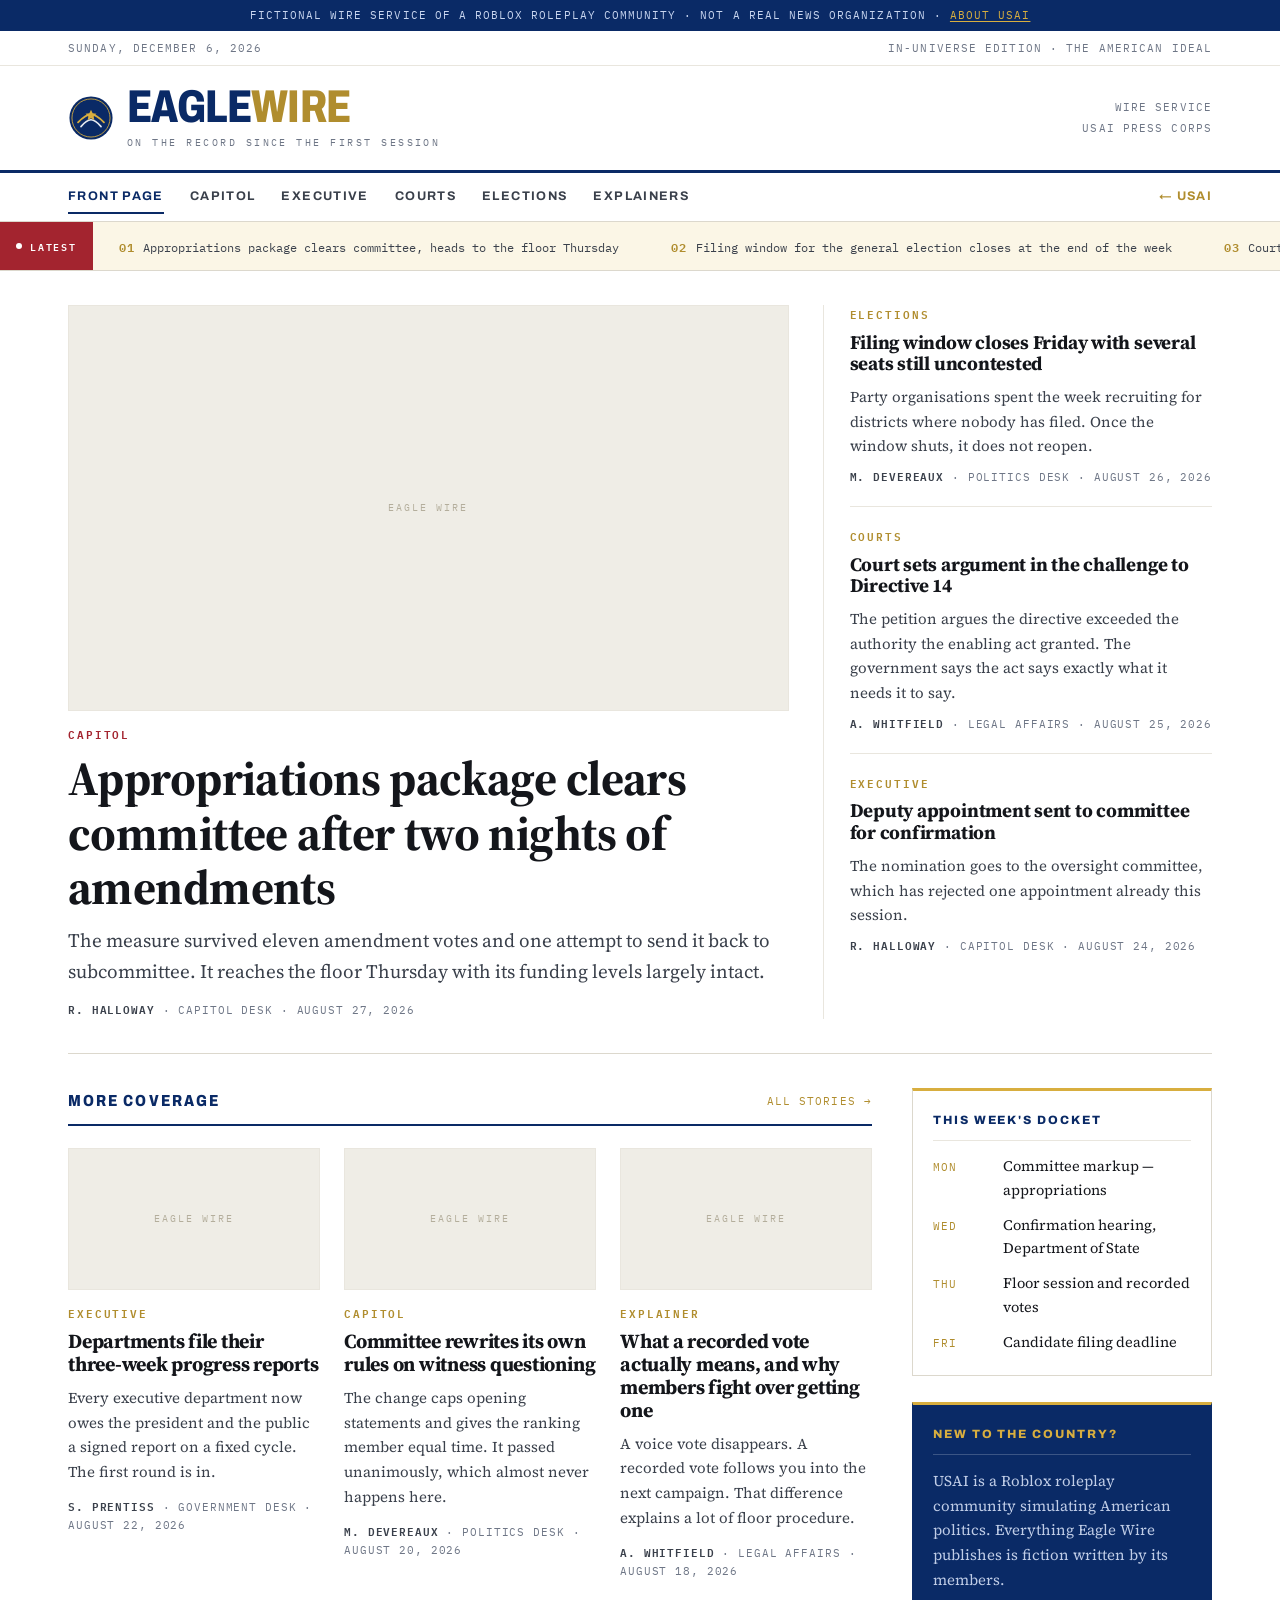
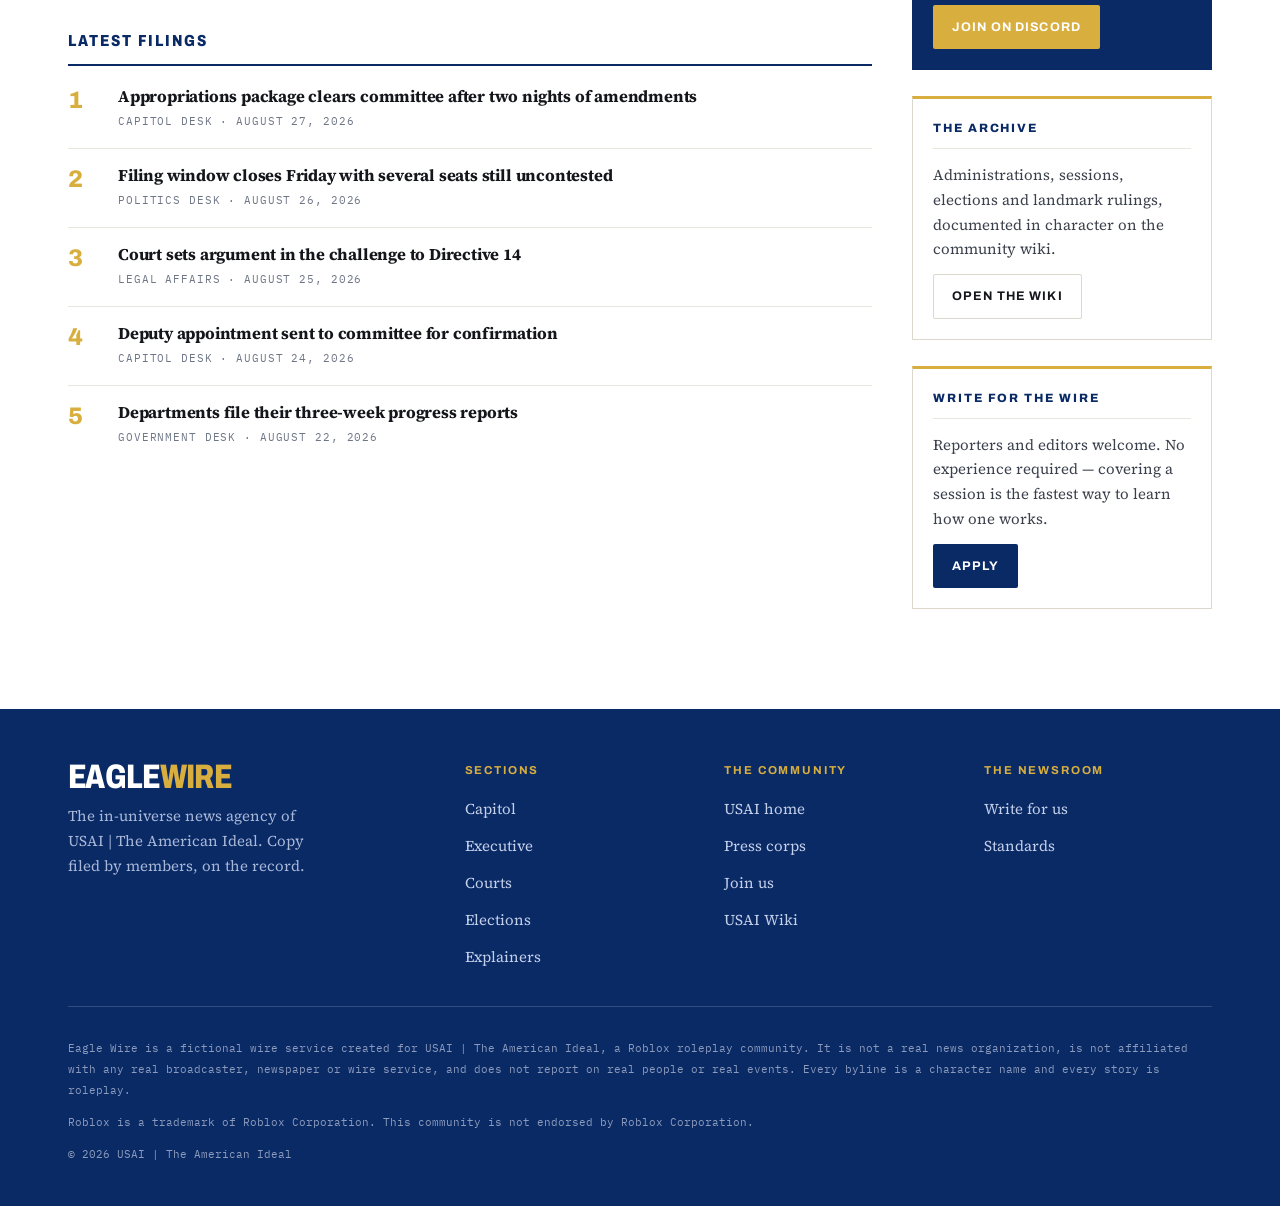
==== wire/index.html @ fcc7422c "Add files via upload" ====
<!DOCTYPE html>
<html lang="en">
<head>
<meta charset="utf-8">
<meta name="viewport" content="width=device-width, initial-scale=1">
<title>Eagle Wire — the wire service of The American Ideal</title>
<meta name="description" content="Eagle Wire is the fictional in-universe news agency of USAI | The American Ideal, a Roblox political roleplay community.">
<meta name="theme-color" content="#0A2A66">
<meta property="og:type" content="website">
<meta property="og:title" content="Eagle Wire — the wire service of The American Ideal">
<meta property="og:description" content="Eagle Wire is the fictional in-universe news agency of USAI | The American Ideal, a Roblox political roleplay community.">
<meta property="og:site_name" content="Eagle Wire">
<link rel="icon" href="../assets/wire-mark.svg" type="image/svg+xml">
<link rel="preconnect" href="https://fonts.googleapis.com">
<link rel="preconnect" href="https://fonts.gstatic.com" crossorigin>
<link href="https://fonts.googleapis.com/css2?family=Archivo:wdth,wght@62..125,400..800&family=IBM+Plex+Mono:wght@400;500;600&family=Source+Serif+4:opsz,wght@8..60,400..700&display=swap" rel="stylesheet">
<link rel="stylesheet" href="wire.css">
</head>
<body>
<a class="skip" href="#ew-main">Skip to content</a>

<div class="ew-strip">Fictional wire service of a Roblox roleplay community &middot; Not a real news organization &middot; <a href="../index.html">About USAI</a></div>

<div class="ew-utility">
  <div class="wrap">
    <span id="ew-today">&nbsp;</span>
    <span class="hide-sm">In-universe edition &middot; The American Ideal</span>
  </div>
</div>

<header class="ew-mast">
  <div class="wrap">
    <a class="ew-logo" href="index.html">
      <img src="../assets/wire-mark.svg" alt="" width="46" height="46">
      <span>
        <span class="ew-wordmark">Eagle<em>Wire</em></span>
        <span class="ew-tagline">On the record since the first session</span>
      </span>
    </a>
    <div class="ew-mast-meta">Wire service<br>USAI press corps</div>
  </div>
</header>

<nav class="ew-nav" aria-label="Sections">
  <div class="wrap">
    <a href="index.html" class="on">Front page</a>
    <a href="section.html?name=Capitol">Capitol</a>
    <a href="section.html?name=Executive">Executive</a>
    <a href="section.html?name=Courts">Courts</a>
    <a href="section.html?name=Elections">Elections</a>
    <a href="section.html?name=Explainers">Explainers</a>
    <a class="back" href="../index.html">&larr; USAI</a>
  </div>
</nav>

<div class="ew-breaking" aria-label="Latest headlines">
  <div class="ew-breaking-tag"><span class="dot" aria-hidden="true"></span>Latest</div>
  <div class="ew-breaking-track"><div class="ew-breaking-run" id="ew-breaking"></div></div>
</div>

<main id="ew-main" class="ew-main">

  <div class="wrap">
    <div class="ew-lead" id="ew-lead"></div>

    <div class="ew-cols">
      <div>
        <div class="ew-secthead"><h2>More coverage</h2>
          <a class="more" href="section.html">All stories &rarr;</a></div>
        <div class="ew-storygrid" id="ew-grid"></div>

        <div class="ew-secthead" style="margin-top:48px"><h2>Latest filings</h2></div>
        <div class="ew-list" id="ew-latest"></div>
      </div>

      <aside class="ew-side">
        <div class="ew-box">
          <h3 class="ew-box-title">This week's docket</h3>
          <div class="ew-docket" id="ew-docket"></div>
        </div>
        <div class="ew-box navy">
          <h3 class="ew-box-title">New to the country?</h3>
          <p>USAI is a Roblox roleplay community simulating American politics. Everything Eagle Wire publishes is fiction written by its members.</p>
          <a class="ew-btn ew-btn-gold" href="https://discord.gg/YOUR-INVITE" rel="noopener">Join on Discord</a>
        </div>
        <div class="ew-box">
          <h3 class="ew-box-title">The archive</h3>
          <p>Administrations, sessions, elections and landmark rulings, documented in character on the community wiki.</p>
          <a class="ew-btn ew-btn-ghost" href="https://usai.miraheze.org/wiki/Main_Page" target="_blank" rel="noopener">Open the wiki</a>
        </div>
        <div class="ew-box">
          <h3 class="ew-box-title">Write for the Wire</h3>
          <p>Reporters and editors welcome. No experience required &mdash; covering a session is the fastest way to learn how one works.</p>
          <a class="ew-btn ew-btn-navy" href="https://discord.gg/YOUR-INVITE" rel="noopener">Apply</a>
        </div>
      </aside>

    </div>
  </div>

</main>

<footer class="ew-foot">
  <div class="wrap">
    <div class="ew-foot-grid">
      <div>
        <div class="ew-wordmark">Eagle<em>Wire</em></div>
        <p style="font-size:15px;color:#A9B8D8;max-width:32ch;margin:12px 0 0">The in-universe news agency of USAI | The American Ideal. Copy filed by members, on the record.</p>
      </div>
      <div>
        <h4>Sections</h4>
        <ul>
          <li><a href="section.html?name=Capitol">Capitol</a></li>
          <li><a href="section.html?name=Executive">Executive</a></li>
          <li><a href="section.html?name=Courts">Courts</a></li>
          <li><a href="section.html?name=Elections">Elections</a></li>
          <li><a href="section.html?name=Explainers">Explainers</a></li>
        </ul>
      </div>
      <div>
        <h4>The community</h4>
        <ul>
          <li><a href="../index.html">USAI home</a></li>
          <li><a href="../press.html">Press corps</a></li>
          <li><a href="../join.html">Join us</a></li>
          <li><a href="https://usai.miraheze.org/wiki/Main_Page" target="_blank" rel="noopener">USAI Wiki</a></li>
        </ul>
      </div>
      <div>
        <h4>The newsroom</h4>
        <ul>
          <li><a href="https://discord.gg/YOUR-INVITE" rel="noopener">Write for us</a></li>
          <li><a href="../join.html#conduct">Standards</a></li>
        </ul>
      </div>
    </div>
    <div class="ew-foot-note">
      <p>Eagle Wire is a fictional wire service created for USAI | The American Ideal, a Roblox roleplay community. It is not a real news organization, is not affiliated with any real broadcaster, newspaper or wire service, and does not report on real people or real events. Every byline is a character name and every story is roleplay.</p>
      <p>Roblox is a trademark of Roblox Corporation. This community is not endorsed by Roblox Corporation.</p>
      <p>&copy; <span data-year>2026</span> USAI | The American Ideal</p>
    </div>
  </div>
</footer>

<script src="wire.js" defer></script>
</body>
</html>
---- wire/wire.css ----
/* ==========================================================================
   EAGLE WIRE — newsroom stylesheet
   White paper, gold rules, federal blue furniture.
   ========================================================================== */

:root {
  --white:   #FFFFFF;
  --paper:   #F7F6F2;
  --paper-2: #EFEDE6;
  --rule:    #DCD8CD;
  --hair:    #E9E6DE;

  --navy:      #0A2A66;
  --blue:      #0F3D91;
  --blue-lift: #1D57C4;
  --gold:      #B08D2E;
  --gold-lift: #D8AE3F;
  --gold-wash: #FBF6E6;
  --red:       #A3242F;

  --ink:   #14161B;
  --ink-2: #3A404B;
  --ink-3: #6E7686;

  --display: "Archivo", "Helvetica Neue", Arial, sans-serif;
  --serif:   "Source Serif 4", Georgia, "Times New Roman", serif;
  --mono:    "IBM Plex Mono", ui-monospace, Consolas, monospace;

  --wrap: 1240px;
  --gut: clamp(18px, 4vw, 48px);
}

*, *::before, *::after { box-sizing: border-box; }
html { -webkit-text-size-adjust: 100%; scroll-behavior: smooth; }

body {
  margin: 0;
  background: var(--white);
  color: var(--ink);
  font-family: var(--serif);
  font-size: 17px;
  line-height: 1.65;
  -webkit-font-smoothing: antialiased;
}
img, svg { max-width: 100%; display: block; }
a { color: inherit; text-decoration: none; }
:focus-visible { outline: 2px solid var(--blue); outline-offset: 3px; }

.skip { position: absolute; left: -9999px; background: var(--navy); color: #fff; padding: 10px 16px; z-index: 300; font-family: var(--mono); font-size: 13px; }
.skip:focus { left: 12px; top: 12px; }

.wrap { width: 100%; max-width: var(--wrap); margin-inline: auto; padding-inline: var(--gut); }

/* ---------- Masthead ------------------------------------------------------ */

.ew-strip {
  background: var(--navy); color: #C9D6F0;
  font-family: var(--mono); font-size: 10.5px; letter-spacing: .1em; text-transform: uppercase;
  text-align: center; padding: 7px 16px;
}
.ew-strip a { color: var(--gold-lift); text-decoration: underline; text-underline-offset: 2px; }

.ew-utility {
  border-bottom: 1px solid var(--hair);
  font-family: var(--mono); font-size: 11px; letter-spacing: .1em; text-transform: uppercase; color: var(--ink-3);
}
.ew-utility .wrap { display: flex; align-items: center; justify-content: space-between; gap: 16px; height: 34px; }
.ew-utility a { color: var(--ink-3); }
.ew-utility a:hover { color: var(--navy); }

.ew-mast { border-bottom: 3px solid var(--navy); }
.ew-mast .wrap { display: flex; align-items: center; gap: 16px; padding-block: 20px; }
.ew-logo { display: flex; align-items: center; gap: 13px; margin-right: auto; }
.ew-logo img { width: 46px; height: 46px; }
.ew-wordmark {
  display: block;
  font-family: var(--display); font-variation-settings: "wdth" 76;
  font-weight: 800; font-size: clamp(30px, 4.4vw, 46px);
  text-transform: uppercase; letter-spacing: -.02em; line-height: .92; color: var(--navy);
}
.ew-wordmark em { font-style: normal; color: var(--gold); }
.ew-tagline { display: block; font-family: var(--mono); font-size: 9.5px; letter-spacing: .26em; text-transform: uppercase; color: var(--ink-3); margin-top: 6px; }
.ew-mast-meta { font-family: var(--mono); font-size: 11px; letter-spacing: .1em; text-transform: uppercase; color: var(--ink-3); text-align: right; line-height: 1.9; }

.ew-nav { border-bottom: 1px solid var(--rule); background: #fff; position: sticky; top: 0; z-index: 90; }
.ew-nav .wrap { display: flex; align-items: center; gap: 26px; height: 48px; overflow-x: auto; scrollbar-width: none; }
.ew-nav .wrap::-webkit-scrollbar { display: none; }
.ew-nav a {
  font-family: var(--display); font-size: 12.5px; font-weight: 700;
  text-transform: uppercase; letter-spacing: .11em; color: var(--ink-2);
  white-space: nowrap; padding: 5px 0; border-bottom: 2px solid transparent;
}
.ew-nav a:hover { color: var(--navy); border-bottom-color: var(--gold-lift); }
.ew-nav a.on { color: var(--navy); border-bottom-color: var(--navy); }
.ew-nav .back { margin-left: auto; color: var(--gold); }

/* ---------- Breaking bar -------------------------------------------------- */

.ew-breaking { display: flex; background: var(--gold-wash); border-bottom: 1px solid var(--rule); }
.ew-breaking-tag {
  flex: none; background: var(--red); color: #fff;
  font-family: var(--mono); font-size: 10px; font-weight: 600; letter-spacing: .18em; text-transform: uppercase;
  display: flex; align-items: center; gap: 8px; padding: 0 16px;
}
.ew-breaking-tag .dot { width: 6px; height: 6px; border-radius: 50%; background: #fff; animation: ewpulse 2.2s ease-in-out infinite; }
@keyframes ewpulse { 0%,100% { opacity: 1 } 50% { opacity: .25 } }
.ew-breaking-track { flex: 1; overflow: hidden; padding: 10px 0; }
.ew-breaking-run { display: inline-flex; white-space: nowrap; animation: ewslide 48s linear infinite; }
.ew-breaking:hover .ew-breaking-run { animation-play-state: paused; }
@keyframes ewslide { from { transform: translateX(0) } to { transform: translateX(-50%) } }
.ew-breaking-item { font-family: var(--mono); font-size: 12px; color: var(--ink-2); padding: 0 26px; }
.ew-breaking-item b { color: var(--gold); font-weight: 600; margin-right: 8px; letter-spacing: .1em; }

/* ---------- Shared article furniture -------------------------------------- */

.ew-kicker {
  font-family: var(--mono); font-size: 10.5px; font-weight: 600;
  letter-spacing: .18em; text-transform: uppercase; color: var(--gold);
  margin-bottom: 9px; display: block;
}
.ew-kicker.blue { color: var(--blue); }
.ew-kicker.red { color: var(--red); }

.ew-hed { font-family: var(--serif); font-weight: 700; line-height: 1.14; letter-spacing: -.012em; color: var(--ink); margin: 0 0 10px; }
a:hover .ew-hed { color: var(--blue); }
.ew-dek { color: var(--ink-2); margin: 0 0 12px; }
.ew-byline { font-family: var(--mono); font-size: 11px; letter-spacing: .08em; text-transform: uppercase; color: var(--ink-3); }
.ew-byline b { color: var(--ink-2); font-weight: 600; }

.ew-thumb {
  aspect-ratio: 16 / 9; background: var(--paper-2); border: 1px solid var(--hair);
  display: flex; align-items: center; justify-content: center;
  font-family: var(--mono); font-size: 10px; letter-spacing: .2em; text-transform: uppercase; color: #B4AE9C;
  margin-bottom: 14px; overflow: hidden;
}
.ew-thumb img { width: 100%; height: 100%; object-fit: cover; }

/* ---------- Section headers ----------------------------------------------- */

.ew-secthead { display: flex; align-items: center; gap: 14px; margin: 0 0 22px; padding-bottom: 10px; border-bottom: 2px solid var(--navy); }
.ew-secthead h2 {
  font-family: var(--display); font-variation-settings: "wdth" 82;
  font-size: 16px; font-weight: 800; text-transform: uppercase; letter-spacing: .13em;
  color: var(--navy); margin: 0;
}
.ew-secthead .more { margin-left: auto; font-family: var(--mono); font-size: 11px; letter-spacing: .1em; text-transform: uppercase; color: var(--gold); }
.ew-secthead .more:hover { color: var(--navy); }

/* ---------- Front page layout --------------------------------------------- */

.ew-main { padding-block: 34px 60px; }

.ew-lead { display: grid; grid-template-columns: 1.85fr 1fr; gap: 34px; padding-bottom: 34px; border-bottom: 1px solid var(--rule); margin-bottom: 34px; }
.ew-lead-main .ew-thumb { aspect-ratio: 16 / 9; }
.ew-lead-main .ew-hed { font-size: clamp(30px, 3.9vw, 48px); }
.ew-lead-main .ew-dek { font-size: 19px; }

.ew-lead-side { display: grid; gap: 20px; align-content: start; border-left: 1px solid var(--hair); padding-left: 26px; }
.ew-lead-side > * + * { border-top: 1px solid var(--hair); padding-top: 20px; }
.ew-lead-side .ew-hed { font-size: 19px; }
.ew-lead-side .ew-dek { font-size: 15px; margin-bottom: 8px; }

.ew-cols { display: grid; grid-template-columns: 1fr 300px; gap: 40px; align-items: start; }

.ew-storygrid { display: grid; grid-template-columns: repeat(3, 1fr); gap: 26px 24px; }
.ew-storygrid .ew-hed { font-size: 20px; }
.ew-storygrid .ew-dek { font-size: 15px; }

.ew-list { display: grid; gap: 18px; }
.ew-list-item { display: grid; grid-template-columns: 34px 1fr; gap: 16px; align-items: start; padding-bottom: 18px; border-bottom: 1px solid var(--hair); }
.ew-list-item:last-child { border-bottom: 0; padding-bottom: 0; }
.ew-rank { font-family: var(--display); font-size: 24px; font-weight: 800; color: var(--gold-lift); line-height: 1; }
.ew-list-item .ew-hed { font-size: 16.5px; margin-bottom: 5px; }

/* ---------- Sidebar ------------------------------------------------------- */

.ew-side { display: grid; gap: 26px; position: sticky; top: 66px; }
.ew-box { border: 1px solid var(--rule); border-top: 3px solid var(--gold-lift); background: #fff; padding: 20px; }
.ew-box.navy { background: var(--navy); border-color: var(--navy); border-top-color: var(--gold-lift); color: #D5DFF3; }
.ew-box.navy .ew-box-title { color: var(--gold-lift); border-bottom-color: rgba(255,255,255,.2); }
.ew-box.navy a { color: #fff; }
.ew-box-title {
  font-family: var(--display); font-size: 12px; font-weight: 800;
  text-transform: uppercase; letter-spacing: .16em; color: var(--navy);
  margin: 0 0 14px; padding-bottom: 9px; border-bottom: 1px solid var(--hair);
}
.ew-box p { font-size: 15px; color: var(--ink-2); margin: 0 0 12px; }
.ew-box.navy p { color: #C0CDE7; }
.ew-docket { display: grid; gap: 11px; }
.ew-docket-row { display: grid; grid-template-columns: 58px 1fr; gap: 12px; font-size: 14.5px; align-items: baseline; }
.ew-docket-row time { font-family: var(--mono); font-size: 10.5px; letter-spacing: .08em; text-transform: uppercase; color: var(--gold); }
.ew-box.navy .ew-docket-row time { color: var(--gold-lift); }

.ew-btn {
  display: inline-flex; align-items: center; gap: 8px;
  padding: 11px 18px; border-radius: 2px; border: 1.5px solid transparent;
  font-family: var(--display); font-size: 12.5px; font-weight: 700; text-transform: uppercase; letter-spacing: .09em;
  transition: background-color .18s, color .18s, border-color .18s;
}
.ew-btn-gold { background: var(--gold-lift); color: #241B03; }
.ew-btn-gold:hover { background: var(--gold); color: #fff; }
.ew-btn-navy { background: var(--navy); color: #fff; }
.ew-btn-navy:hover { background: var(--blue); }
.ew-btn-ghost { border-color: var(--rule); color: var(--ink); }
.ew-btn-ghost:hover { border-color: var(--navy); color: var(--navy); }

/* ---------- Article page -------------------------------------------------- */

.ew-article { max-width: 720px; margin-inline: auto; padding-block: 40px 60px; }
.ew-crumbs { font-family: var(--mono); font-size: 11px; letter-spacing: .08em; text-transform: uppercase; color: var(--ink-3); margin-bottom: 20px; }
.ew-crumbs a { color: var(--gold); }
.ew-article h1 { font-family: var(--serif); font-size: clamp(31px, 4.4vw, 46px); font-weight: 700; line-height: 1.12; letter-spacing: -.015em; margin: 0 0 16px; }
.ew-article .ew-dek { font-size: 20px; margin-bottom: 22px; }
.ew-artmeta { display: flex; flex-wrap: wrap; gap: 8px 20px; align-items: center; padding: 14px 0; border-block: 1px solid var(--hair); margin-bottom: 26px; }
.ew-figure { margin: 0 0 26px; }
.ew-figure .ew-thumb { aspect-ratio: 3 / 2; margin-bottom: 8px; }
.ew-figcap { font-family: var(--mono); font-size: 11px; letter-spacing: .05em; color: var(--ink-3); line-height: 1.6; }
.ew-body { font-size: 18.5px; line-height: 1.78; }
.ew-body p { margin: 0 0 22px; }
.ew-body > p:first-of-type::first-letter {
  float: left; font-size: 62px; line-height: .84; font-weight: 700;
  color: var(--navy); margin: 5px 10px 0 0;
}
.ew-body h2 { font-family: var(--display); font-size: 20px; font-weight: 800; text-transform: uppercase; letter-spacing: .06em; color: var(--navy); margin: 34px 0 14px; }
.ew-body blockquote {
  margin: 28px 0; padding: 4px 0 4px 24px; border-left: 3px solid var(--gold-lift);
  font-size: 21px; line-height: 1.5; color: var(--ink-2); font-style: italic;
}
.ew-body ul { padding-left: 20px; margin: 0 0 22px; }
.ew-body li { margin-bottom: 8px; }

.ew-endnote { margin-top: 34px; padding: 18px 20px; background: var(--gold-wash); border: 1px solid #E6D6A4; font-size: 14.5px; color: #5E4A11; }
.ew-endnote strong { font-weight: 600; }

/* ---------- Footer -------------------------------------------------------- */

.ew-foot { background: var(--navy); color: #C4D0E9; padding: 52px 0 30px; margin-top: 40px; }
.ew-foot-grid { display: grid; grid-template-columns: 1.6fr 1fr 1fr 1fr; gap: 32px; margin-bottom: 36px; }
.ew-foot .ew-wordmark { color: #fff; font-size: 34px; }
.ew-foot .ew-wordmark em { color: var(--gold-lift); }
.ew-foot h4 { font-family: var(--display); font-size: 11.5px; font-weight: 700; text-transform: uppercase; letter-spacing: .16em; color: var(--gold-lift); margin: 0 0 14px; }
.ew-foot ul { list-style: none; margin: 0; padding: 0; display: grid; gap: 9px; }
.ew-foot a { color: #C4D0E9; font-size: 15px; }
.ew-foot a:hover { color: #fff; }
.ew-foot-note { border-top: 1px solid rgba(255,255,255,.16); padding-top: 20px; font-family: var(--mono); font-size: 11px; line-height: 1.9; color: #8C9BBC; }

/* ---------- States -------------------------------------------------------- */

.ew-empty { padding: 46px 20px; text-align: center; border: 1px dashed var(--rule); color: var(--ink-3); }
.ew-empty h3 { font-family: var(--display); font-size: 17px; text-transform: uppercase; letter-spacing: .1em; color: var(--navy); margin: 0 0 8px; }
.ew-empty p { margin: 0 0 16px; font-size: 15px; }

/* ---------- Responsive ---------------------------------------------------- */

@media (max-width: 1040px) {
  .ew-cols { grid-template-columns: 1fr; }
  .ew-side { position: static; grid-template-columns: repeat(2, 1fr); }
}
@media (max-width: 860px) {
  .ew-lead { grid-template-columns: 1fr; }
  .ew-lead-side { border-left: 0; padding-left: 0; border-top: 1px solid var(--rule); padding-top: 24px; }
  .ew-storygrid { grid-template-columns: repeat(2, 1fr); }
  .ew-foot-grid { grid-template-columns: 1fr 1fr; }
  .ew-mast-meta { display: none; }
}
@media (max-width: 600px) {
  .ew-storygrid, .ew-side, .ew-foot-grid { grid-template-columns: 1fr; }
  .ew-utility .wrap span.hide-sm { display: none; }
  .ew-body > p:first-of-type::first-letter { font-size: 50px; }
}
@media (prefers-reduced-motion: reduce) {
  html { scroll-behavior: auto; }
  *, *::before, *::after { animation-duration: .001ms !important; animation-iteration-count: 1 !important; transition-duration: .001ms !important; }
}
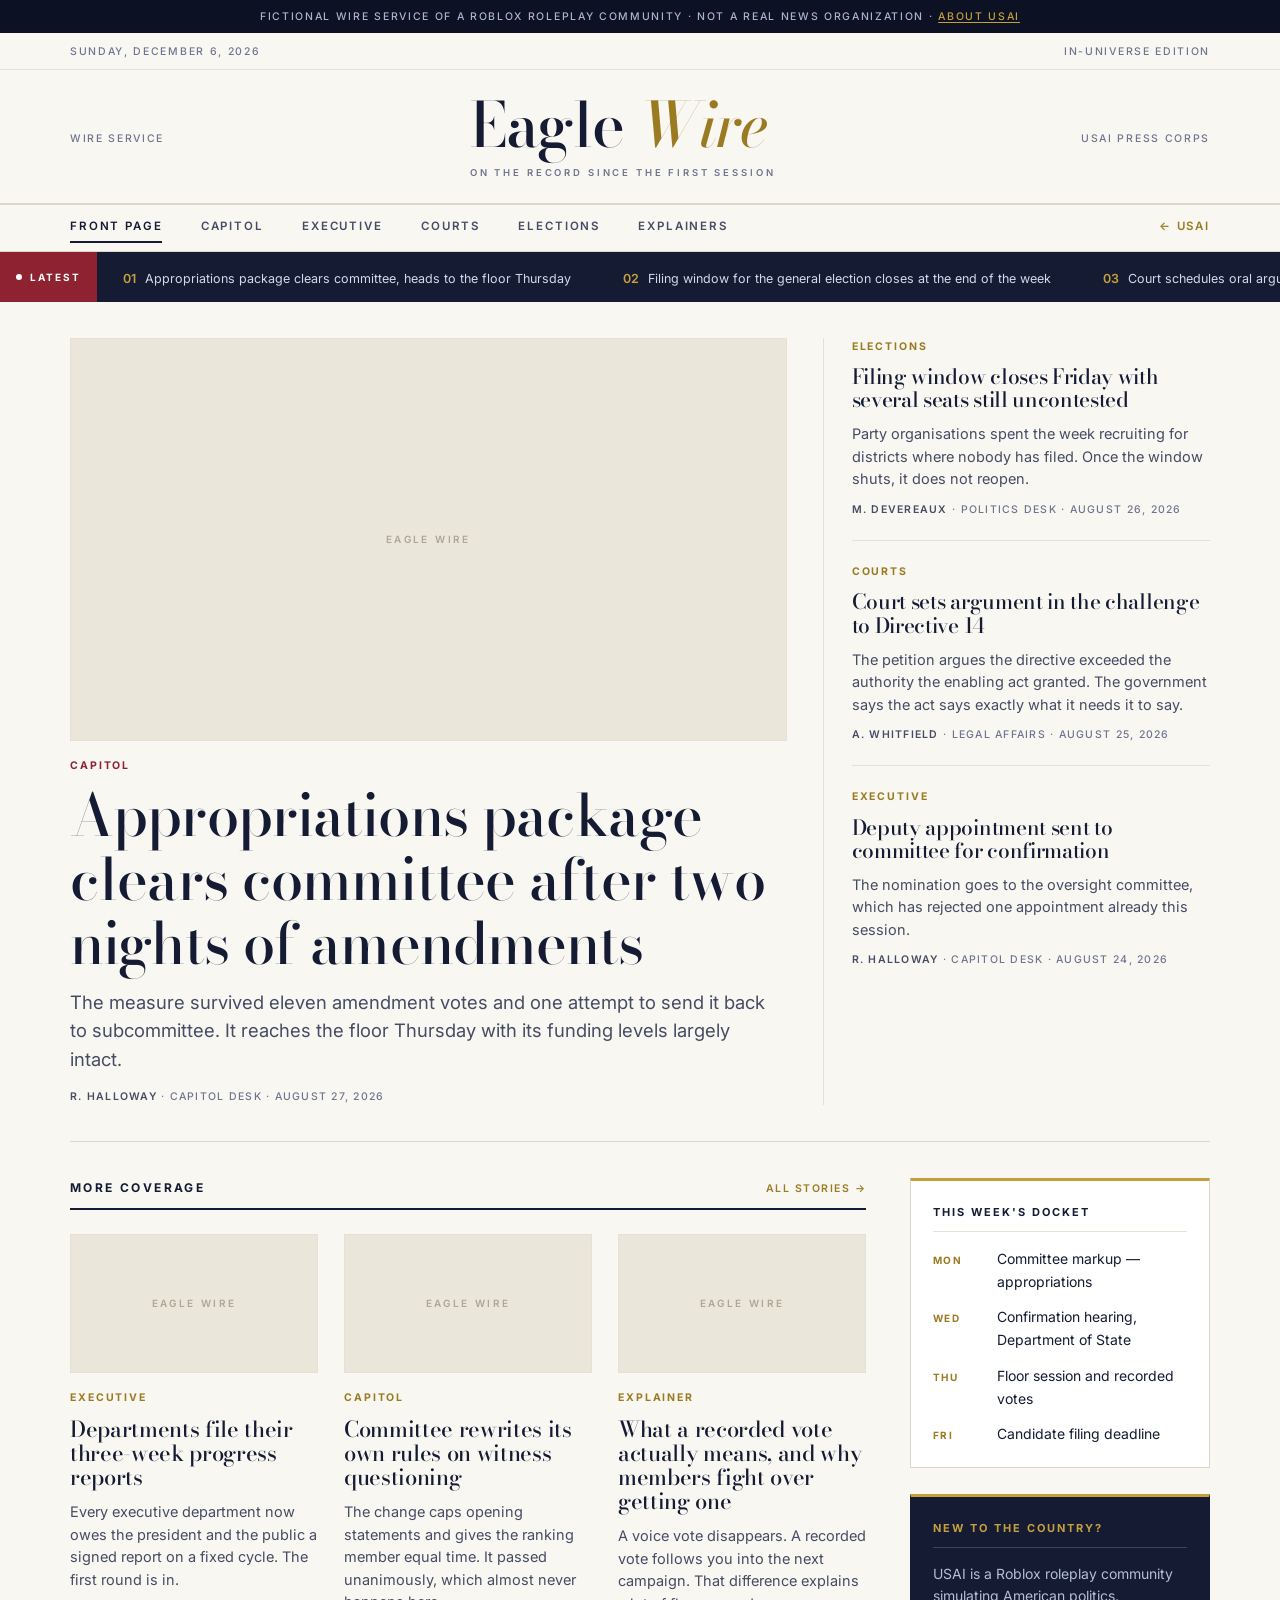
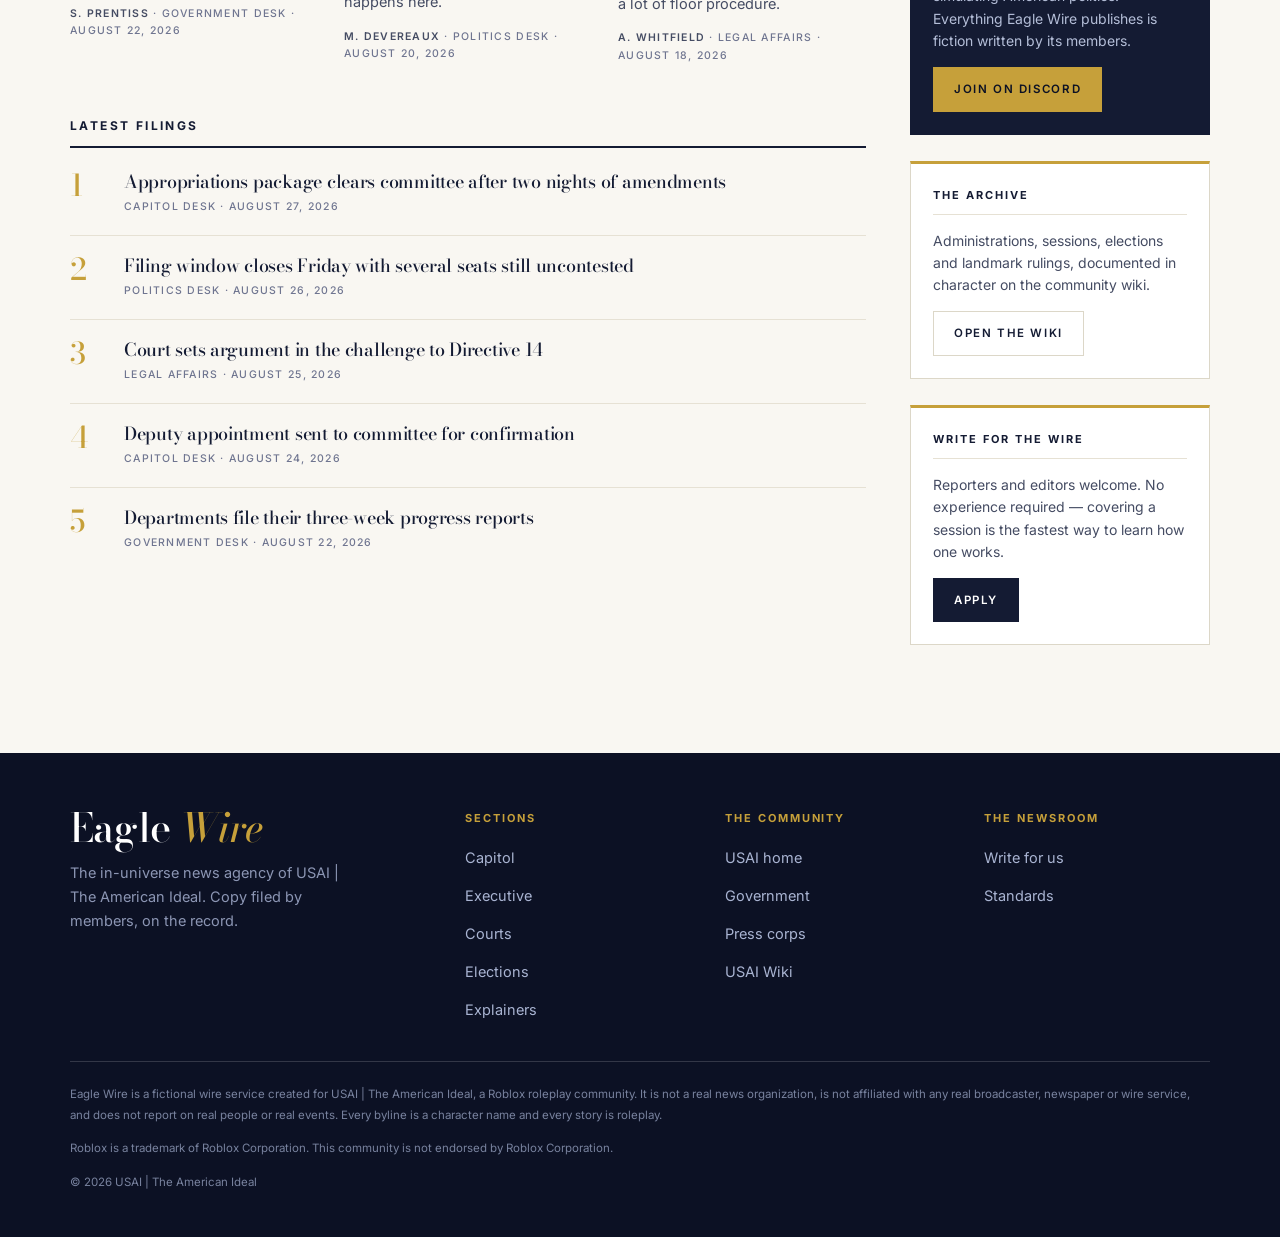
==== commit c45c8121: "Add files via upload" ====
--- a/wire/index.html
+++ b/wire/index.html
@@ -5,15 +5,15 @@
 <meta name="viewport" content="width=device-width, initial-scale=1">
 <title>Eagle Wire — the wire service of The American Ideal</title>
 <meta name="description" content="Eagle Wire is the fictional in-universe news agency of USAI | The American Ideal, a Roblox political roleplay community.">
-<meta name="theme-color" content="#0A2A66">
+<meta name="theme-color" content="#141B33">
 <meta property="og:type" content="website">
 <meta property="og:title" content="Eagle Wire — the wire service of The American Ideal">
 <meta property="og:description" content="Eagle Wire is the fictional in-universe news agency of USAI | The American Ideal, a Roblox political roleplay community.">
 <meta property="og:site_name" content="Eagle Wire">
-<link rel="icon" href="../assets/wire-mark.svg" type="image/svg+xml">
+<link rel="icon" href="../assets/usai-eagle.png" type="image/png">
 <link rel="preconnect" href="https://fonts.googleapis.com">
 <link rel="preconnect" href="https://fonts.gstatic.com" crossorigin>
-<link href="https://fonts.googleapis.com/css2?family=Archivo:wdth,wght@62..125,400..800&family=IBM+Plex+Mono:wght@400;500;600&family=Source+Serif+4:opsz,wght@8..60,400..700&display=swap" rel="stylesheet">
+<link href="https://fonts.googleapis.com/css2?family=Bodoni+Moda:ital,opsz,wght@0,6..96,400..700;1,6..96,400..600&family=Inter:wght@400;500;600;700&family=Source+Serif+4:opsz,wght@8..60,400..600&display=swap" rel="stylesheet">
 <link rel="stylesheet" href="wire.css">
 </head>
 <body>
@@ -24,20 +24,20 @@
 <div class="ew-utility">
   <div class="wrap">
     <span id="ew-today">&nbsp;</span>
-    <span class="hide-sm">In-universe edition &middot; The American Ideal</span>
+    <span>In-universe edition</span>
   </div>
 </div>
 
 <header class="ew-mast">
   <div class="wrap">
+    <span class="ew-mast-side">Wire service</span>
     <a class="ew-logo" href="index.html">
-      <img src="../assets/wire-mark.svg" alt="" width="46" height="46">
       <span>
-        <span class="ew-wordmark">Eagle<em>Wire</em></span>
+        <span class="ew-wordmark">Eagle <em>Wire</em></span>
         <span class="ew-tagline">On the record since the first session</span>
       </span>
     </a>
-    <div class="ew-mast-meta">Wire service<br>USAI press corps</div>
+    <div class="ew-mast-meta">USAI press corps</div>
   </div>
 </header>
 
@@ -62,14 +62,11 @@
 
   <div class="wrap">
     <div class="ew-lead" id="ew-lead"></div>
-
     <div class="ew-cols">
       <div>
-        <div class="ew-secthead"><h2>More coverage</h2>
-          <a class="more" href="section.html">All stories &rarr;</a></div>
+        <div class="ew-secthead"><h2>More coverage</h2><a class="more" href="section.html">All stories &rarr;</a></div>
         <div class="ew-storygrid" id="ew-grid"></div>
-
-        <div class="ew-secthead" style="margin-top:48px"><h2>Latest filings</h2></div>
+        <div class="ew-secthead" style="margin-top:52px"><h2>Latest filings</h2></div>
         <div class="ew-list" id="ew-latest"></div>
       </div>
 
@@ -81,7 +78,7 @@
         <div class="ew-box navy">
           <h3 class="ew-box-title">New to the country?</h3>
           <p>USAI is a Roblox roleplay community simulating American politics. Everything Eagle Wire publishes is fiction written by its members.</p>
-          <a class="ew-btn ew-btn-gold" href="https://discord.gg/YOUR-INVITE" rel="noopener">Join on Discord</a>
+          <a class="ew-btn ew-btn-gold" href="https://discord.gg/USAI" rel="noopener">Join on Discord</a>
         </div>
         <div class="ew-box">
           <h3 class="ew-box-title">The archive</h3>
@@ -91,7 +88,7 @@
         <div class="ew-box">
           <h3 class="ew-box-title">Write for the Wire</h3>
           <p>Reporters and editors welcome. No experience required &mdash; covering a session is the fastest way to learn how one works.</p>
-          <a class="ew-btn ew-btn-navy" href="https://discord.gg/YOUR-INVITE" rel="noopener">Apply</a>
+          <a class="ew-btn ew-btn-navy" href="https://discord.gg/USAI" rel="noopener">Apply</a>
         </div>
       </aside>
 
@@ -104,8 +101,8 @@
   <div class="wrap">
     <div class="ew-foot-grid">
       <div>
-        <div class="ew-wordmark">Eagle<em>Wire</em></div>
-        <p style="font-size:15px;color:#A9B8D8;max-width:32ch;margin:12px 0 0">The in-universe news agency of USAI | The American Ideal. Copy filed by members, on the record.</p>
+        <div class="ew-wordmark">Eagle <em>Wire</em></div>
+        <p style="font-family:var(--ui);font-size:14.5px;color:#8C96B4;max-width:32ch;margin:14px 0 0">The in-universe news agency of USAI | The American Ideal. Copy filed by members, on the record.</p>
       </div>
       <div>
         <h4>Sections</h4>
@@ -121,15 +118,15 @@
         <h4>The community</h4>
         <ul>
           <li><a href="../index.html">USAI home</a></li>
+          <li><a href="../government.html">Government</a></li>
           <li><a href="../press.html">Press corps</a></li>
-          <li><a href="../join.html">Join us</a></li>
           <li><a href="https://usai.miraheze.org/wiki/Main_Page" target="_blank" rel="noopener">USAI Wiki</a></li>
         </ul>
       </div>
       <div>
         <h4>The newsroom</h4>
         <ul>
-          <li><a href="https://discord.gg/YOUR-INVITE" rel="noopener">Write for us</a></li>
+          <li><a href="https://discord.gg/USAI" rel="noopener">Write for us</a></li>
           <li><a href="../join.html#conduct">Standards</a></li>
         </ul>
       </div>
--- a/wire/wire.css
+++ b/wire/wire.css
@@ -1,93 +1,80 @@
 /* ==========================================================================
    EAGLE WIRE — newsroom stylesheet
-   White paper, gold rules, federal blue furniture.
    ========================================================================== */
 
 :root {
+  --cream:   #F9F7F2;
+  --cream-2: #F2EFE7;
+  --cream-3: #EAE6DA;
   --white:   #FFFFFF;
-  --paper:   #F7F6F2;
-  --paper-2: #EFEDE6;
-  --rule:    #DCD8CD;
-  --hair:    #E9E6DE;
-
-  --navy:      #0A2A66;
-  --blue:      #0F3D91;
-  --blue-lift: #1D57C4;
-  --gold:      #B08D2E;
-  --gold-lift: #D8AE3F;
-  --gold-wash: #FBF6E6;
-  --red:       #A3242F;
-
-  --ink:   #14161B;
-  --ink-2: #3A404B;
-  --ink-3: #6E7686;
-
-  --display: "Archivo", "Helvetica Neue", Arial, sans-serif;
-  --serif:   "Source Serif 4", Georgia, "Times New Roman", serif;
-  --mono:    "IBM Plex Mono", ui-monospace, Consolas, monospace;
+
+  --navy:      #141B33;
+  --navy-deep: #0C1124;
+  --rule:      #DCD7C8;
+  --hair:      #E6E1D4;
+
+  --gold:      #9A7B22;
+  --gold-lift: #C6A03A;
+  --crimson:   #8E2231;
+
+  --ink:   #141B33;
+  --ink-2: #454C63;
+  --ink-3: #6F7590;
+
+  --display: "Bodoni Moda", Didot, Georgia, serif;
+  --body:    "Source Serif 4", Georgia, serif;
+  --ui:      "Inter", -apple-system, "Helvetica Neue", Arial, sans-serif;
 
   --wrap: 1240px;
-  --gut: clamp(18px, 4vw, 48px);
+  --gut: clamp(18px, 4vw, 50px);
 }
 
 *, *::before, *::after { box-sizing: border-box; }
 html { -webkit-text-size-adjust: 100%; scroll-behavior: smooth; }
 
 body {
-  margin: 0;
-  background: var(--white);
-  color: var(--ink);
-  font-family: var(--serif);
-  font-size: 17px;
-  line-height: 1.65;
+  margin: 0; background: var(--cream); color: var(--ink);
+  font-family: var(--body); font-size: 17px; line-height: 1.65;
   -webkit-font-smoothing: antialiased;
 }
 img, svg { max-width: 100%; display: block; }
 a { color: inherit; text-decoration: none; }
-:focus-visible { outline: 2px solid var(--blue); outline-offset: 3px; }
-
-.skip { position: absolute; left: -9999px; background: var(--navy); color: #fff; padding: 10px 16px; z-index: 300; font-family: var(--mono); font-size: 13px; }
+:focus-visible { outline: 2px solid var(--gold-lift); outline-offset: 3px; }
+
+.skip { position: absolute; left: -9999px; background: var(--navy); color: #fff; padding: 10px 16px; z-index: 300; font-family: var(--ui); font-size: 13px; }
 .skip:focus { left: 12px; top: 12px; }
-
 .wrap { width: 100%; max-width: var(--wrap); margin-inline: auto; padding-inline: var(--gut); }
 
 /* ---------- Masthead ------------------------------------------------------ */
 
 .ew-strip {
-  background: var(--navy); color: #C9D6F0;
-  font-family: var(--mono); font-size: 10.5px; letter-spacing: .1em; text-transform: uppercase;
-  text-align: center; padding: 7px 16px;
+  background: var(--navy-deep); color: #A9B4D2;
+  font-family: var(--ui); font-size: 10.5px; font-weight: 500; letter-spacing: .16em; text-transform: uppercase;
+  text-align: center; padding: 8px 16px;
 }
 .ew-strip a { color: var(--gold-lift); text-decoration: underline; text-underline-offset: 2px; }
 
-.ew-utility {
-  border-bottom: 1px solid var(--hair);
-  font-family: var(--mono); font-size: 11px; letter-spacing: .1em; text-transform: uppercase; color: var(--ink-3);
-}
-.ew-utility .wrap { display: flex; align-items: center; justify-content: space-between; gap: 16px; height: 34px; }
-.ew-utility a { color: var(--ink-3); }
-.ew-utility a:hover { color: var(--navy); }
-
-.ew-mast { border-bottom: 3px solid var(--navy); }
-.ew-mast .wrap { display: flex; align-items: center; gap: 16px; padding-block: 20px; }
-.ew-logo { display: flex; align-items: center; gap: 13px; margin-right: auto; }
-.ew-logo img { width: 46px; height: 46px; }
+.ew-utility { border-bottom: 1px solid var(--hair); font-family: var(--ui); font-size: 10.5px; font-weight: 500; letter-spacing: .16em; text-transform: uppercase; color: var(--ink-3); }
+.ew-utility .wrap { display: flex; align-items: center; justify-content: space-between; gap: 16px; height: 36px; }
+
+.ew-mast { border-bottom: 1px solid var(--rule); background: var(--cream); }
+.ew-mast .wrap { display: flex; align-items: center; gap: 16px; padding-block: 26px 22px; }
+.ew-logo { display: flex; align-items: center; gap: 16px; margin-inline: auto; }
 .ew-wordmark {
-  display: block;
-  font-family: var(--display); font-variation-settings: "wdth" 76;
-  font-weight: 800; font-size: clamp(30px, 4.4vw, 46px);
-  text-transform: uppercase; letter-spacing: -.02em; line-height: .92; color: var(--navy);
-}
-.ew-wordmark em { font-style: normal; color: var(--gold); }
-.ew-tagline { display: block; font-family: var(--mono); font-size: 9.5px; letter-spacing: .26em; text-transform: uppercase; color: var(--ink-3); margin-top: 6px; }
-.ew-mast-meta { font-family: var(--mono); font-size: 11px; letter-spacing: .1em; text-transform: uppercase; color: var(--ink-3); text-align: right; line-height: 1.9; }
-
-.ew-nav { border-bottom: 1px solid var(--rule); background: #fff; position: sticky; top: 0; z-index: 90; }
-.ew-nav .wrap { display: flex; align-items: center; gap: 26px; height: 48px; overflow-x: auto; scrollbar-width: none; }
+  display: block; font-family: var(--display); font-weight: 500;
+  font-size: clamp(38px, 6vw, 62px); line-height: .95; letter-spacing: -.02em; color: var(--navy);
+}
+.ew-wordmark em { font-style: italic; color: var(--gold); }
+.ew-tagline { display: block; font-family: var(--ui); font-size: 9.5px; font-weight: 600; letter-spacing: .3em; text-transform: uppercase; color: var(--ink-3); margin-top: 10px; text-align: center; }
+.ew-mast-meta { font-family: var(--ui); font-size: 10.5px; font-weight: 500; letter-spacing: .16em; text-transform: uppercase; color: var(--ink-3); text-align: right; line-height: 2; flex: 0 0 auto; }
+.ew-mast-side { flex: 0 0 auto; font-family: var(--ui); font-size: 10.5px; font-weight: 500; letter-spacing: .16em; text-transform: uppercase; color: var(--ink-3); line-height: 2; }
+
+.ew-nav { border-bottom: 1px solid var(--rule); border-top: 1px solid var(--rule); background: var(--cream); position: sticky; top: 0; z-index: 90; }
+.ew-nav .wrap { display: flex; align-items: center; justify-content: center; gap: clamp(16px, 3vw, 40px); height: 46px; overflow-x: auto; scrollbar-width: none; }
 .ew-nav .wrap::-webkit-scrollbar { display: none; }
 .ew-nav a {
-  font-family: var(--display); font-size: 12.5px; font-weight: 700;
-  text-transform: uppercase; letter-spacing: .11em; color: var(--ink-2);
+  font-family: var(--ui); font-size: 11.5px; font-weight: 600;
+  letter-spacing: .16em; text-transform: uppercase; color: var(--ink-2);
   white-space: nowrap; padding: 5px 0; border-bottom: 2px solid transparent;
 }
 .ew-nav a:hover { color: var(--navy); border-bottom-color: var(--gold-lift); }
@@ -96,159 +83,132 @@
 
 /* ---------- Breaking bar -------------------------------------------------- */
 
-.ew-breaking { display: flex; background: var(--gold-wash); border-bottom: 1px solid var(--rule); }
+.ew-breaking { display: flex; background: var(--navy); }
 .ew-breaking-tag {
-  flex: none; background: var(--red); color: #fff;
-  font-family: var(--mono); font-size: 10px; font-weight: 600; letter-spacing: .18em; text-transform: uppercase;
+  flex: none; background: var(--crimson); color: #fff;
+  font-family: var(--ui); font-size: 10px; font-weight: 700; letter-spacing: .2em; text-transform: uppercase;
   display: flex; align-items: center; gap: 8px; padding: 0 16px;
 }
 .ew-breaking-tag .dot { width: 6px; height: 6px; border-radius: 50%; background: #fff; animation: ewpulse 2.2s ease-in-out infinite; }
 @keyframes ewpulse { 0%,100% { opacity: 1 } 50% { opacity: .25 } }
-.ew-breaking-track { flex: 1; overflow: hidden; padding: 10px 0; }
+.ew-breaking-track { flex: 1; overflow: hidden; padding: 11px 0; }
 .ew-breaking-run { display: inline-flex; white-space: nowrap; animation: ewslide 48s linear infinite; }
 .ew-breaking:hover .ew-breaking-run { animation-play-state: paused; }
 @keyframes ewslide { from { transform: translateX(0) } to { transform: translateX(-50%) } }
-.ew-breaking-item { font-family: var(--mono); font-size: 12px; color: var(--ink-2); padding: 0 26px; }
-.ew-breaking-item b { color: var(--gold); font-weight: 600; margin-right: 8px; letter-spacing: .1em; }
-
-/* ---------- Shared article furniture -------------------------------------- */
-
-.ew-kicker {
-  font-family: var(--mono); font-size: 10.5px; font-weight: 600;
-  letter-spacing: .18em; text-transform: uppercase; color: var(--gold);
-  margin-bottom: 9px; display: block;
-}
-.ew-kicker.blue { color: var(--blue); }
-.ew-kicker.red { color: var(--red); }
-
-.ew-hed { font-family: var(--serif); font-weight: 700; line-height: 1.14; letter-spacing: -.012em; color: var(--ink); margin: 0 0 10px; }
-a:hover .ew-hed { color: var(--blue); }
-.ew-dek { color: var(--ink-2); margin: 0 0 12px; }
-.ew-byline { font-family: var(--mono); font-size: 11px; letter-spacing: .08em; text-transform: uppercase; color: var(--ink-3); }
+.ew-breaking-item { font-family: var(--ui); font-size: 12.5px; color: #D3DAEC; padding: 0 26px; }
+.ew-breaking-item b { color: var(--gold-lift); font-weight: 600; margin-right: 9px; }
+
+/* ---------- Article furniture --------------------------------------------- */
+
+.ew-kicker { display: block; font-family: var(--ui); font-size: 10.5px; font-weight: 700; letter-spacing: .18em; text-transform: uppercase; color: var(--gold); margin-bottom: 10px; }
+.ew-kicker.red { color: var(--crimson); }
+
+.ew-hed { font-family: var(--display); font-weight: 500; line-height: 1.1; letter-spacing: -.015em; color: var(--navy); margin: 0 0 12px; }
+a:hover .ew-hed { color: var(--gold); }
+.ew-dek { font-family: var(--ui); color: var(--ink-2); margin: 0 0 14px; line-height: 1.55; }
+.ew-byline { font-family: var(--ui); font-size: 10.5px; font-weight: 500; letter-spacing: .12em; text-transform: uppercase; color: var(--ink-3); }
 .ew-byline b { color: var(--ink-2); font-weight: 600; }
 
 .ew-thumb {
-  aspect-ratio: 16 / 9; background: var(--paper-2); border: 1px solid var(--hair);
+  aspect-ratio: 16 / 9; background: var(--cream-3); border: 1px solid var(--hair);
   display: flex; align-items: center; justify-content: center;
-  font-family: var(--mono); font-size: 10px; letter-spacing: .2em; text-transform: uppercase; color: #B4AE9C;
-  margin-bottom: 14px; overflow: hidden;
+  font-family: var(--ui); font-size: 10px; font-weight: 600; letter-spacing: .24em; text-transform: uppercase; color: #ADA795;
+  margin-bottom: 16px; overflow: hidden;
 }
 .ew-thumb img { width: 100%; height: 100%; object-fit: cover; }
 
-/* ---------- Section headers ----------------------------------------------- */
-
-.ew-secthead { display: flex; align-items: center; gap: 14px; margin: 0 0 22px; padding-bottom: 10px; border-bottom: 2px solid var(--navy); }
-.ew-secthead h2 {
-  font-family: var(--display); font-variation-settings: "wdth" 82;
-  font-size: 16px; font-weight: 800; text-transform: uppercase; letter-spacing: .13em;
-  color: var(--navy); margin: 0;
-}
-.ew-secthead .more { margin-left: auto; font-family: var(--mono); font-size: 11px; letter-spacing: .1em; text-transform: uppercase; color: var(--gold); }
-.ew-secthead .more:hover { color: var(--navy); }
-
-/* ---------- Front page layout --------------------------------------------- */
-
-.ew-main { padding-block: 34px 60px; }
-
-.ew-lead { display: grid; grid-template-columns: 1.85fr 1fr; gap: 34px; padding-bottom: 34px; border-bottom: 1px solid var(--rule); margin-bottom: 34px; }
-.ew-lead-main .ew-thumb { aspect-ratio: 16 / 9; }
-.ew-lead-main .ew-hed { font-size: clamp(30px, 3.9vw, 48px); }
-.ew-lead-main .ew-dek { font-size: 19px; }
-
-.ew-lead-side { display: grid; gap: 20px; align-content: start; border-left: 1px solid var(--hair); padding-left: 26px; }
-.ew-lead-side > * + * { border-top: 1px solid var(--hair); padding-top: 20px; }
-.ew-lead-side .ew-hed { font-size: 19px; }
-.ew-lead-side .ew-dek { font-size: 15px; margin-bottom: 8px; }
-
-.ew-cols { display: grid; grid-template-columns: 1fr 300px; gap: 40px; align-items: start; }
-
-.ew-storygrid { display: grid; grid-template-columns: repeat(3, 1fr); gap: 26px 24px; }
-.ew-storygrid .ew-hed { font-size: 20px; }
-.ew-storygrid .ew-dek { font-size: 15px; }
-
-.ew-list { display: grid; gap: 18px; }
-.ew-list-item { display: grid; grid-template-columns: 34px 1fr; gap: 16px; align-items: start; padding-bottom: 18px; border-bottom: 1px solid var(--hair); }
+.ew-secthead { display: flex; align-items: baseline; gap: 14px; margin: 0 0 24px; padding-bottom: 10px; border-bottom: 2px solid var(--navy); }
+.ew-secthead h2 { font-family: var(--ui); font-size: 12px; font-weight: 700; text-transform: uppercase; letter-spacing: .2em; color: var(--navy); margin: 0; }
+.ew-secthead .more { margin-left: auto; font-family: var(--ui); font-size: 10.5px; font-weight: 600; letter-spacing: .14em; text-transform: uppercase; color: var(--gold); }
+
+/* ---------- Front page ---------------------------------------------------- */
+
+.ew-main { padding-block: 36px 64px; }
+
+.ew-lead { display: grid; grid-template-columns: 1.85fr 1fr; gap: 36px; padding-bottom: 36px; border-bottom: 1px solid var(--rule); margin-bottom: 36px; }
+.ew-lead-main .ew-hed { font-size: clamp(34px, 4.6vw, 58px); }
+.ew-lead-main .ew-dek { font-size: 18.5px; }
+.ew-lead-side { display: grid; gap: 22px; align-content: start; border-left: 1px solid var(--hair); padding-left: 28px; }
+.ew-lead-side > * + * { border-top: 1px solid var(--hair); padding-top: 22px; }
+.ew-lead-side .ew-hed { font-size: 21px; }
+.ew-lead-side .ew-dek { font-size: 14.5px; margin-bottom: 10px; }
+
+.ew-cols { display: grid; grid-template-columns: 1fr 300px; gap: 44px; align-items: start; }
+.ew-storygrid { display: grid; grid-template-columns: repeat(3, 1fr); gap: 30px 26px; }
+.ew-storygrid .ew-hed { font-size: 22px; }
+.ew-storygrid .ew-dek { font-size: 14.5px; }
+
+.ew-list { display: grid; gap: 20px; }
+.ew-list-item { display: grid; grid-template-columns: 38px 1fr; gap: 16px; align-items: start; padding-bottom: 20px; border-bottom: 1px solid var(--hair); }
 .ew-list-item:last-child { border-bottom: 0; padding-bottom: 0; }
-.ew-rank { font-family: var(--display); font-size: 24px; font-weight: 800; color: var(--gold-lift); line-height: 1; }
-.ew-list-item .ew-hed { font-size: 16.5px; margin-bottom: 5px; }
+.ew-rank { font-family: var(--display); font-size: 30px; font-weight: 500; color: var(--gold-lift); line-height: .9; }
+.ew-list-item .ew-hed { font-size: 18px; margin-bottom: 6px; }
 
 /* ---------- Sidebar ------------------------------------------------------- */
 
-.ew-side { display: grid; gap: 26px; position: sticky; top: 66px; }
-.ew-box { border: 1px solid var(--rule); border-top: 3px solid var(--gold-lift); background: #fff; padding: 20px; }
-.ew-box.navy { background: var(--navy); border-color: var(--navy); border-top-color: var(--gold-lift); color: #D5DFF3; }
-.ew-box.navy .ew-box-title { color: var(--gold-lift); border-bottom-color: rgba(255,255,255,.2); }
-.ew-box.navy a { color: #fff; }
-.ew-box-title {
-  font-family: var(--display); font-size: 12px; font-weight: 800;
-  text-transform: uppercase; letter-spacing: .16em; color: var(--navy);
-  margin: 0 0 14px; padding-bottom: 9px; border-bottom: 1px solid var(--hair);
-}
-.ew-box p { font-size: 15px; color: var(--ink-2); margin: 0 0 12px; }
-.ew-box.navy p { color: #C0CDE7; }
-.ew-docket { display: grid; gap: 11px; }
-.ew-docket-row { display: grid; grid-template-columns: 58px 1fr; gap: 12px; font-size: 14.5px; align-items: baseline; }
-.ew-docket-row time { font-family: var(--mono); font-size: 10.5px; letter-spacing: .08em; text-transform: uppercase; color: var(--gold); }
+.ew-side { display: grid; gap: 26px; position: sticky; top: 62px; }
+.ew-box { border: 1px solid var(--rule); border-top: 3px solid var(--gold-lift); background: var(--white); padding: 22px; }
+.ew-box.navy { background: var(--navy); border-color: var(--navy); border-top-color: var(--gold-lift); color: #C6CEE4; }
+.ew-box.navy .ew-box-title { color: var(--gold-lift); border-bottom-color: rgba(255,255,255,.18); }
+.ew-box-title { font-family: var(--ui); font-size: 11px; font-weight: 700; text-transform: uppercase; letter-spacing: .18em; color: var(--navy); margin: 0 0 15px; padding-bottom: 10px; border-bottom: 1px solid var(--hair); }
+.ew-box p { font-family: var(--ui); font-size: 14px; line-height: 1.6; color: var(--ink-2); margin: 0 0 14px; }
+.ew-box.navy p { color: #B4BED8; }
+.ew-docket { display: grid; gap: 12px; }
+.ew-docket-row { display: grid; grid-template-columns: 52px 1fr; gap: 12px; font-family: var(--ui); font-size: 14px; align-items: baseline; }
+.ew-docket-row time { font-family: var(--ui); font-size: 10px; font-weight: 700; letter-spacing: .14em; text-transform: uppercase; color: var(--gold); }
 .ew-box.navy .ew-docket-row time { color: var(--gold-lift); }
 
 .ew-btn {
-  display: inline-flex; align-items: center; gap: 8px;
-  padding: 11px 18px; border-radius: 2px; border: 1.5px solid transparent;
-  font-family: var(--display); font-size: 12.5px; font-weight: 700; text-transform: uppercase; letter-spacing: .09em;
-  transition: background-color .18s, color .18s, border-color .18s;
-}
-.ew-btn-gold { background: var(--gold-lift); color: #241B03; }
-.ew-btn-gold:hover { background: var(--gold); color: #fff; }
+  display: inline-flex; align-items: center; gap: 8px; padding: 12px 20px;
+  border: 1.5px solid transparent;
+  font-family: var(--ui); font-size: 11.5px; font-weight: 600; text-transform: uppercase; letter-spacing: .14em;
+  transition: background-color .2s, color .2s, border-color .2s;
+}
+.ew-btn-gold { background: var(--gold-lift); color: var(--navy-deep); }
+.ew-btn-gold:hover { background: #DDB94F; }
 .ew-btn-navy { background: var(--navy); color: #fff; }
-.ew-btn-navy:hover { background: var(--blue); }
-.ew-btn-ghost { border-color: var(--rule); color: var(--ink); }
-.ew-btn-ghost:hover { border-color: var(--navy); color: var(--navy); }
+.ew-btn-navy:hover { background: var(--gold); }
+.ew-btn-ghost { border-color: var(--rule); color: var(--navy); }
+.ew-btn-ghost:hover { border-color: var(--navy); }
 
 /* ---------- Article page -------------------------------------------------- */
 
-.ew-article { max-width: 720px; margin-inline: auto; padding-block: 40px 60px; }
-.ew-crumbs { font-family: var(--mono); font-size: 11px; letter-spacing: .08em; text-transform: uppercase; color: var(--ink-3); margin-bottom: 20px; }
+.ew-article { max-width: 720px; margin-inline: auto; padding-block: 44px 64px; }
+.ew-crumbs { font-family: var(--ui); font-size: 10.5px; font-weight: 500; letter-spacing: .14em; text-transform: uppercase; color: var(--ink-3); margin-bottom: 22px; }
 .ew-crumbs a { color: var(--gold); }
-.ew-article h1 { font-family: var(--serif); font-size: clamp(31px, 4.4vw, 46px); font-weight: 700; line-height: 1.12; letter-spacing: -.015em; margin: 0 0 16px; }
-.ew-article .ew-dek { font-size: 20px; margin-bottom: 22px; }
-.ew-artmeta { display: flex; flex-wrap: wrap; gap: 8px 20px; align-items: center; padding: 14px 0; border-block: 1px solid var(--hair); margin-bottom: 26px; }
-.ew-figure { margin: 0 0 26px; }
-.ew-figure .ew-thumb { aspect-ratio: 3 / 2; margin-bottom: 8px; }
-.ew-figcap { font-family: var(--mono); font-size: 11px; letter-spacing: .05em; color: var(--ink-3); line-height: 1.6; }
-.ew-body { font-size: 18.5px; line-height: 1.78; }
+.ew-article h1 { font-family: var(--display); font-size: clamp(34px, 5vw, 56px); font-weight: 500; line-height: 1.06; letter-spacing: -.018em; color: var(--navy); margin: 0 0 18px; }
+.ew-article .ew-dek { font-size: 19px; margin-bottom: 24px; }
+.ew-artmeta { display: flex; flex-wrap: wrap; gap: 8px 20px; align-items: center; padding: 15px 0; border-block: 1px solid var(--hair); margin-bottom: 28px; }
+.ew-figure { margin: 0 0 28px; }
+.ew-figure .ew-thumb { aspect-ratio: 3 / 2; margin-bottom: 9px; }
+.ew-figcap { font-family: var(--ui); font-size: 12px; color: var(--ink-3); line-height: 1.6; }
+.ew-body { font-size: 18.5px; line-height: 1.8; }
 .ew-body p { margin: 0 0 22px; }
-.ew-body > p:first-of-type::first-letter {
-  float: left; font-size: 62px; line-height: .84; font-weight: 700;
-  color: var(--navy); margin: 5px 10px 0 0;
-}
-.ew-body h2 { font-family: var(--display); font-size: 20px; font-weight: 800; text-transform: uppercase; letter-spacing: .06em; color: var(--navy); margin: 34px 0 14px; }
-.ew-body blockquote {
-  margin: 28px 0; padding: 4px 0 4px 24px; border-left: 3px solid var(--gold-lift);
-  font-size: 21px; line-height: 1.5; color: var(--ink-2); font-style: italic;
-}
+.ew-body > p:first-of-type::first-letter { float: left; font-family: var(--display); font-size: 70px; line-height: .82; font-weight: 500; color: var(--navy); margin: 6px 12px 0 0; }
+.ew-body h2 { font-family: var(--ui); font-size: 13px; font-weight: 700; text-transform: uppercase; letter-spacing: .18em; color: var(--gold); margin: 38px 0 16px; }
+.ew-body blockquote { margin: 30px 0; padding: 4px 0 4px 26px; border-left: 2px solid var(--gold-lift); font-family: var(--display); font-size: 24px; line-height: 1.42; color: var(--navy); font-style: italic; }
 .ew-body ul { padding-left: 20px; margin: 0 0 22px; }
-.ew-body li { margin-bottom: 8px; }
-
-.ew-endnote { margin-top: 34px; padding: 18px 20px; background: var(--gold-wash); border: 1px solid #E6D6A4; font-size: 14.5px; color: #5E4A11; }
-.ew-endnote strong { font-weight: 600; }
+.ew-body li { margin-bottom: 9px; }
+
+.ew-endnote { margin-top: 36px; padding: 20px 22px; background: var(--cream-2); border-left: 3px solid var(--gold-lift); font-family: var(--ui); font-size: 14px; line-height: 1.65; color: var(--ink-2); }
+.ew-endnote strong { color: var(--navy); font-weight: 600; }
 
 /* ---------- Footer -------------------------------------------------------- */
 
-.ew-foot { background: var(--navy); color: #C4D0E9; padding: 52px 0 30px; margin-top: 40px; }
-.ew-foot-grid { display: grid; grid-template-columns: 1.6fr 1fr 1fr 1fr; gap: 32px; margin-bottom: 36px; }
-.ew-foot .ew-wordmark { color: #fff; font-size: 34px; }
+.ew-foot { background: var(--navy-deep); color: #A9B4D2; padding: 56px 0 32px; margin-top: 44px; }
+.ew-foot-grid { display: grid; grid-template-columns: 1.6fr 1fr 1fr 1fr; gap: 34px; margin-bottom: 38px; }
+.ew-foot .ew-wordmark { color: #fff; font-size: 40px; }
 .ew-foot .ew-wordmark em { color: var(--gold-lift); }
-.ew-foot h4 { font-family: var(--display); font-size: 11.5px; font-weight: 700; text-transform: uppercase; letter-spacing: .16em; color: var(--gold-lift); margin: 0 0 14px; }
-.ew-foot ul { list-style: none; margin: 0; padding: 0; display: grid; gap: 9px; }
-.ew-foot a { color: #C4D0E9; font-size: 15px; }
+.ew-foot h4 { font-family: var(--ui); font-size: 11px; font-weight: 700; text-transform: uppercase; letter-spacing: .18em; color: var(--gold-lift); margin: 0 0 15px; }
+.ew-foot ul { list-style: none; margin: 0; padding: 0; display: grid; gap: 10px; }
+.ew-foot a { color: #A9B4D2; font-family: var(--ui); font-size: 14.5px; }
 .ew-foot a:hover { color: #fff; }
-.ew-foot-note { border-top: 1px solid rgba(255,255,255,.16); padding-top: 20px; font-family: var(--mono); font-size: 11px; line-height: 1.9; color: #8C9BBC; }
-
-/* ---------- States -------------------------------------------------------- */
-
-.ew-empty { padding: 46px 20px; text-align: center; border: 1px dashed var(--rule); color: var(--ink-3); }
-.ew-empty h3 { font-family: var(--display); font-size: 17px; text-transform: uppercase; letter-spacing: .1em; color: var(--navy); margin: 0 0 8px; }
-.ew-empty p { margin: 0 0 16px; font-size: 15px; }
+.ew-foot-note { border-top: 1px solid rgba(255,255,255,.16); padding-top: 22px; font-family: var(--ui); font-size: 11.5px; line-height: 1.85; color: #78829E; }
+.ew-foot-note p { margin: 0 0 12px; }
+
+.ew-empty { padding: 52px 20px; text-align: center; border: 1px dashed var(--rule); color: var(--ink-3); }
+.ew-empty h3 { font-family: var(--ui); font-size: 13px; font-weight: 700; text-transform: uppercase; letter-spacing: .18em; color: var(--navy); margin: 0 0 10px; }
+.ew-empty p { font-family: var(--ui); font-size: 14.5px; margin: 0 0 18px; }
 
 /* ---------- Responsive ---------------------------------------------------- */
 
@@ -258,15 +218,15 @@
 }
 @media (max-width: 860px) {
   .ew-lead { grid-template-columns: 1fr; }
-  .ew-lead-side { border-left: 0; padding-left: 0; border-top: 1px solid var(--rule); padding-top: 24px; }
+  .ew-lead-side { border-left: 0; padding-left: 0; border-top: 1px solid var(--rule); padding-top: 26px; }
   .ew-storygrid { grid-template-columns: repeat(2, 1fr); }
   .ew-foot-grid { grid-template-columns: 1fr 1fr; }
-  .ew-mast-meta { display: none; }
+  .ew-mast-meta, .ew-mast-side { display: none; }
+  .ew-nav .wrap { justify-content: flex-start; }
 }
 @media (max-width: 600px) {
   .ew-storygrid, .ew-side, .ew-foot-grid { grid-template-columns: 1fr; }
-  .ew-utility .wrap span.hide-sm { display: none; }
-  .ew-body > p:first-of-type::first-letter { font-size: 50px; }
+  .ew-body > p:first-of-type::first-letter { font-size: 54px; }
 }
 @media (prefers-reduced-motion: reduce) {
   html { scroll-behavior: auto; }
